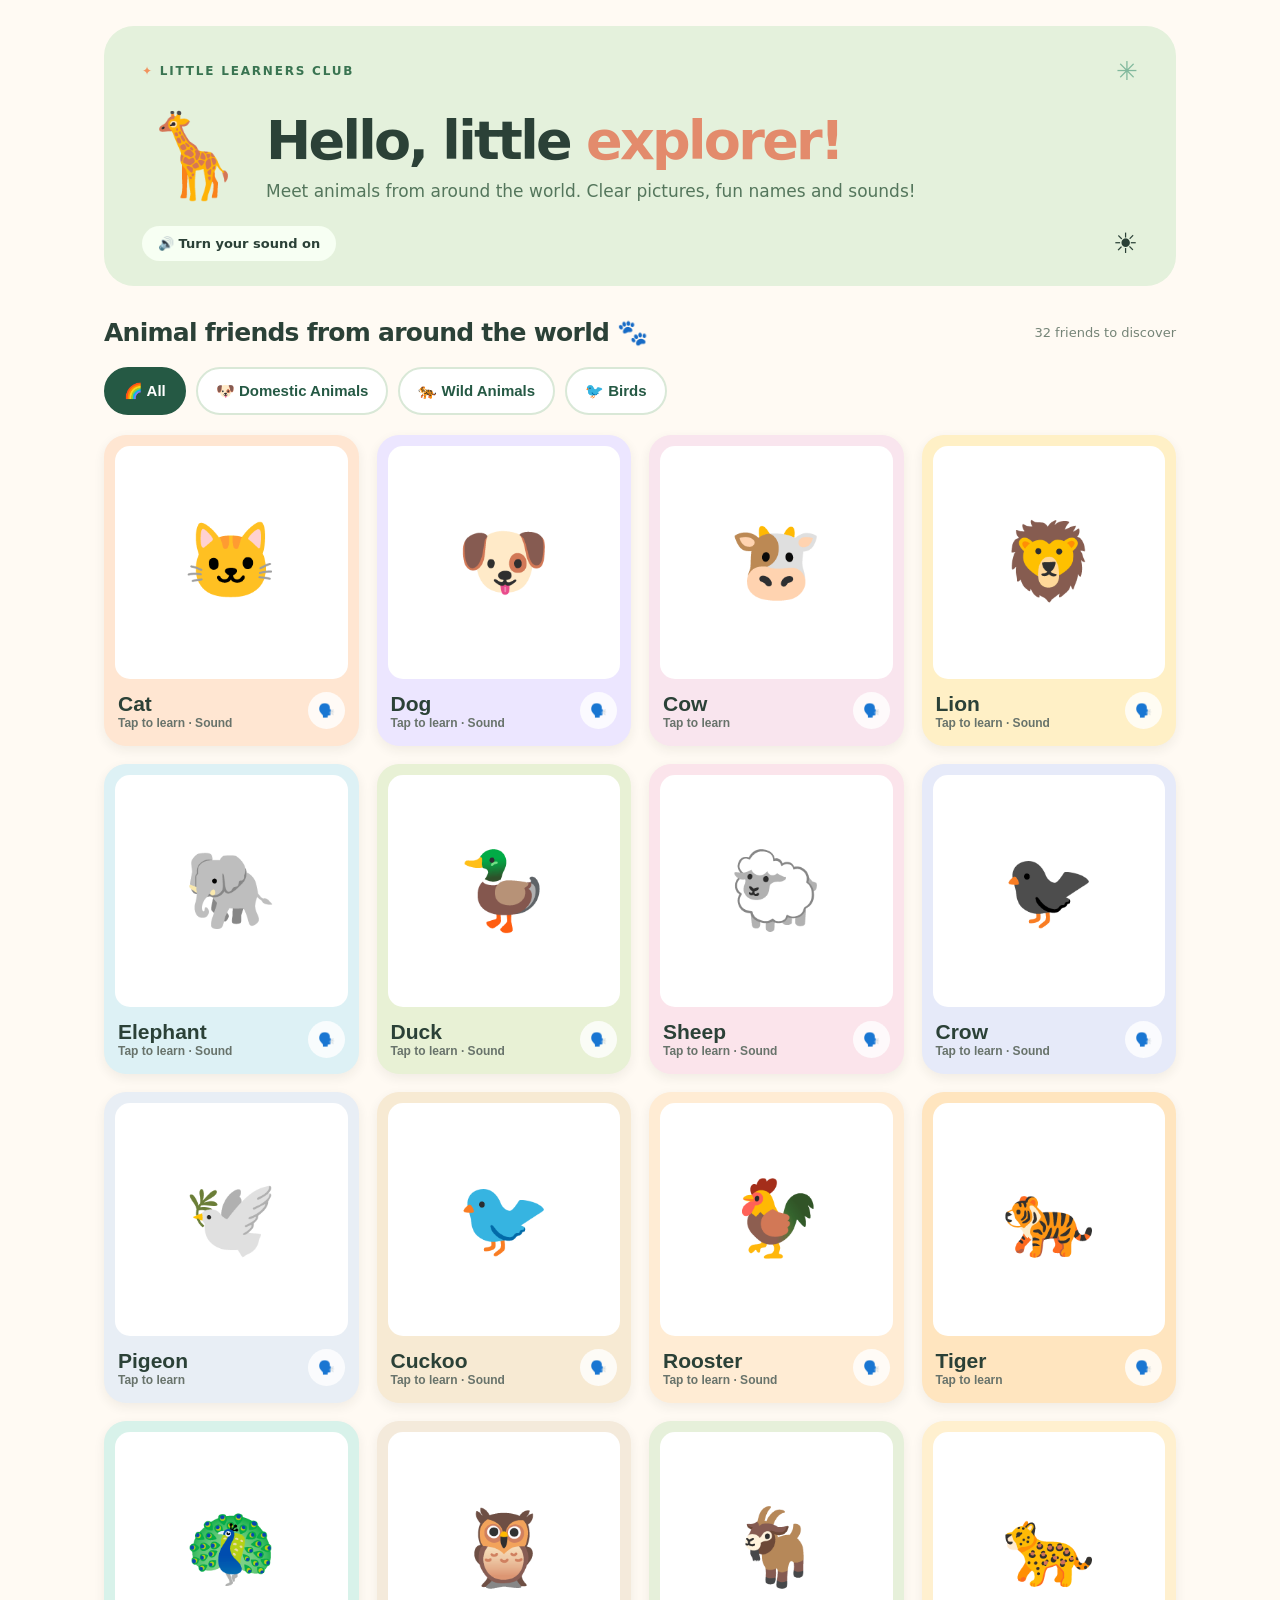
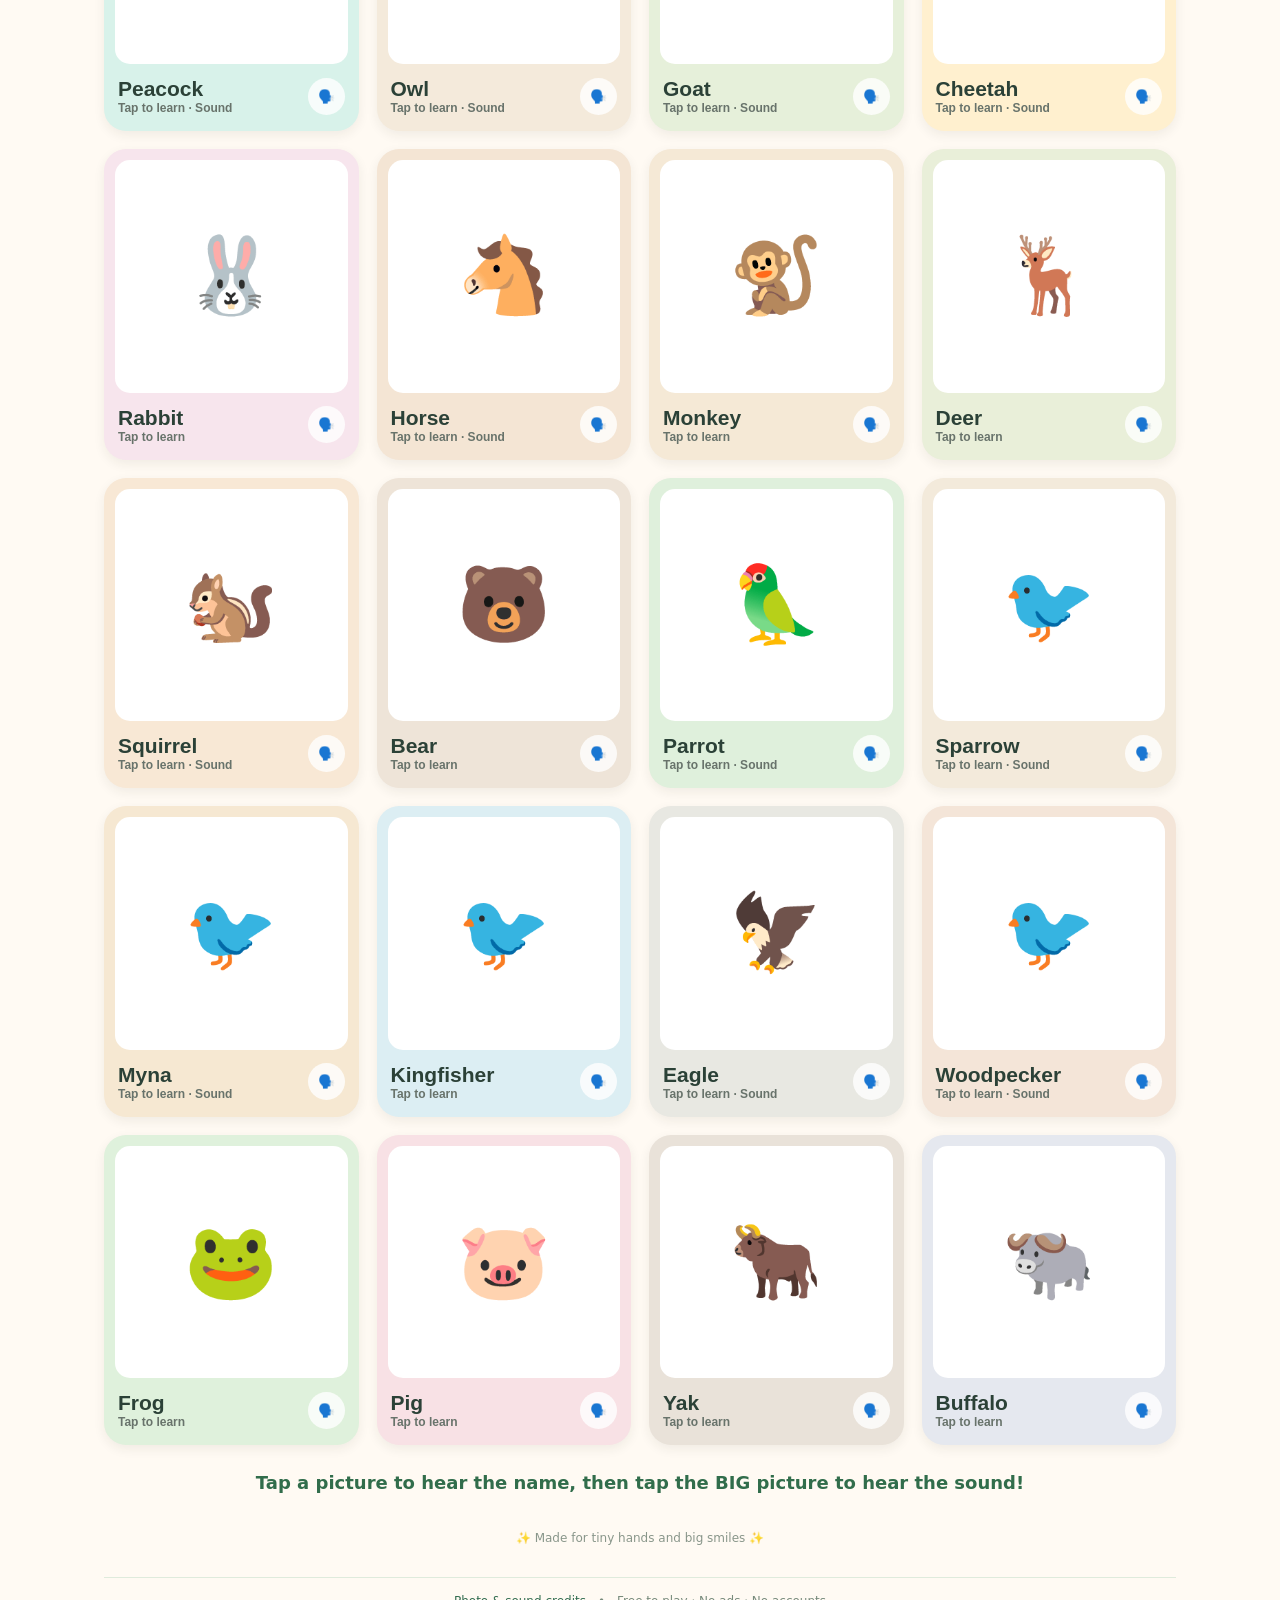
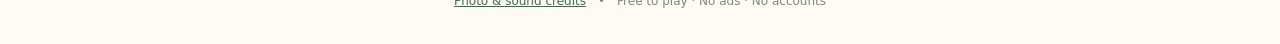
==== index.html @ 98196010 "Force reload corrected JavaScript" ====
<!doctype html>
<html lang="en">
<head>
  <meta charset="utf-8">
  <meta name="viewport" content="width=device-width, initial-scale=1, viewport-fit=cover">
  <meta name="theme-color" content="#FFF7EA">
  <meta name="description" content="A free animal photo and real animal sound game featuring animals from around the world.">
  <title>Little Animal Sounds — Tap & Listen!</title>
  <link rel="icon" href="favicon.svg" type="image/svg+xml">
  <link rel="stylesheet" href="styles.css?v=19">
  <script src="config.js"></script>
  <script defer src="app.js?v=34"></script>
</head>
<body>
  <div class="page-shell">
    <header class="hero">
      <div class="topline"><span class="eyebrow"><span class="sparkle">✦</span> LITTLE LEARNERS CLUB</span><span class="top-star">✳</span></div>
      <div class="hero-copy"><div class="headline-wrap"><span aria-hidden="true" class="giraffe">🦒</span><div><h1>Hello, little <em>explorer!</em></h1><p>Tap for name, then sound. Swipe or use arrows to change animals.</p></div></div></div>
      <div class="hero-bottom"><div class="chip"><span aria-hidden="true">🔊</span> Turn your sound on</div><span class="sun" aria-hidden="true">☀️</span></div>
    </header>
    <main>
      <div class="section-heading"><h2>Animal friends from around the world <span aria-hidden="true">🐾</span></h2><span class="count">32 friends to discover</span></div>
      <div class="category-tabs" id="category-tabs" aria-label="Choose an animal category"></div>
      <div class="animal-grid" id="animals" aria-label="Animal sound buttons"></div>
      <div class="status" id="status" role="status" aria-live="polite" aria-atomic="true">Tap a picture for the name, then tap the big picture for the sound!</div>
      <div class="footer-note"><span aria-hidden="true">✨</span> Made for tiny hands and big smiles <span aria-hidden="true">✨</span></div>
    </main>
    <footer><a href="credits.html">Photo & sound credits</a><span>•</span><span>Free to play · No ads · No accounts</span></footer>
  </div>
  <audio id="sound-player" preload="none" playsinline></audio>
</body>
</html>
---- styles.css ----
:root{--ink:#2b4137;--muted:#758477;--bg:#fffaf3}*{box-sizing:border-box}body{margin:0;font-family:system-ui,-apple-system,Segoe UI,sans-serif;color:var(--ink);background:var(--bg)}.page-shell{max-width:1120px;padding:26px 24px 36px;margin:auto}.hero{padding:30px 38px 22px;border-radius:30px;background:#e4f1dc;min-height:260px}.topline,.hero-bottom{display:flex;align-items:center;justify-content:space-between}.eyebrow{font-size:12px;letter-spacing:.15em;font-weight:800;color:#397451}.sparkle{color:#f1935e}.top-star{font-size:26px;color:#81b99d}.hero-copy{padding:22px 0}.headline-wrap{display:flex;gap:22px;align-items:center}.giraffe{font-size:82px}h1{font-size:clamp(34px,5vw,54px);line-height:1.12;letter-spacing:-.05em;margin:0;font-weight:900}h1 em{font-style:normal;color:#e38b6c}.hero p{font-size:17px;color:#54765c;margin:10px 0 0}.chip{background:#f7fff3;border-radius:22px;padding:10px 16px;font-size:13px;font-weight:700}.sun{font-size:28px}.section-heading{display:flex;gap:10px;justify-content:space-between;align-items:center;margin:32px 0 20px}h2{font-size:25px;letter-spacing:-.03em;margin:0}.count{font-size:13px;color:var(--muted)}.animal-grid{display:grid;grid-template-columns:repeat(4,minmax(0,1fr));gap:18px}.animal{min-width:0;border:0;text-align:left;background:var(--card);border-radius:22px;padding:11px 11px 16px;color:var(--ink);cursor:pointer;box-shadow:0 4px 12px #252c1e12;transition:transform .15s}.animal:hover{transform:translateY(-3px)}.animal:active{transform:scale(.97)}.animal:focus-visible{outline:4px solid #2d7652;outline-offset:3px}.photo{position:relative;aspect-ratio:1.1;border-radius:15px;overflow:hidden;display:grid;place-items:center;background:#ffffff8a}.photo img{position:absolute;width:100%;height:100%;inset:0;object-fit:cover}.fallback{font-size:75px}.animal-info{padding:13px 3px 0;display:flex;align-items:center;justify-content:space-between;gap:4px}.animal-name{font-size:21px;display:block}.animal-noise{font-size:12px;color:#68736b;font-weight:600;display:block}.play{width:37px;height:37px;border-radius:50%;background:#fffc;display:grid;place-items:center;color:#296046;flex-shrink:0}.animal.playing .play{background:#296046;color:white}.status{text-align:center;min-height:32px;margin:27px 0;font-size:18px;font-weight:800;color:#316d4b}.footer-note{text-align:center;color:#89968a;font-size:12px;margin:24px 0 32px}footer{border-top:1px solid #dfebdc;padding-top:16px;display:flex;justify-content:center;gap:12px;flex-wrap:wrap;font-size:12px;color:#788b7c}a{color:#346e51}@media(max-width:800px){.animal-grid{grid-template-columns:repeat(3,minmax(0,1fr))}}@media(max-width:570px){.page-shell{padding:14px}.hero{padding:22px;border-radius:22px;min-height:220px}.giraffe{font-size:56px}.headline-wrap{gap:14px}.hero p{font-size:14px}.eyebrow{font-size:10px}.animal-grid{grid-template-columns:repeat(2,minmax(0,1fr));gap:12px}.animal{border-radius:17px;padding:9px}.animal-name{font-size:18px}.fallback{font-size:64px}.section-heading h2{font-size:20px}.count{font-size:11px}}
/* Enlarged tap-to-learn picture */
.animal-lightbox[hidden]{display:none!important}.animal-lightbox{position:fixed;inset:0;z-index:9999;background:rgba(27,40,31,.83);padding:16px;display:flex;align-items:center;justify-content:center}.modal-open{overflow:hidden}.lightbox-panel{position:relative;background:#fffaf2;border-radius:28px;padding:24px;max-height:94dvh;width:min(600px,100%);text-align:center;overflow:auto;box-shadow:0 18px 60px #172c23a0}.lightbox-close{position:absolute;right:12px;top:12px;z-index:1;border:0;border-radius:50%;font-size:23px;background:white;width:43px;height:43px;cursor:pointer}.large-animal{border:0;border-radius:20px;width:100%;height:min(56dvh,470px);overflow:hidden;background:#e5f1da;display:grid;place-items:center;position:relative;cursor:pointer}.big-emoji{font-size:clamp(90px,24vw,170px)}.large-photo{position:absolute;width:100%;height:100%;object-fit:contain;background:#e5f1da;inset:0}.large-photo[hidden]{display:none}.large-label{font-size:clamp(30px,6vw,48px);font-weight:900;margin-top:12px}.lightbox-instruction{font-size:18px;font-weight:800;color:#245b4b;margin:8px}.large-animal:focus-visible,.lightbox-close:focus-visible{outline:4px solid #ef8e69;outline-offset:3px}@media(max-width:570px){.lightbox-panel{padding:12px}.large-animal{height:min(57dvh,420px)}.animal-grid{gap:16px}.animal:hover{transform:none}}
/* Clear, whole-animal photos and swipe/arrow navigation for little learners */
.photo{background:#fff;aspect-ratio:1.05}
.photo img{object-fit:contain;object-position:center;background:#fff}
.large-photo{object-fit:contain;background:#fff}
.swap-navigation{display:flex;align-items:center;justify-content:space-between;gap:12px;margin:16px 0 3px}
.swap-navigation button{appearance:none;cursor:pointer;border:0;border-radius:18px;background:#245b4b;color:#fff;padding:15px 18px;font-size:17px;font-weight:800;min-height:55px;min-width:120px;touch-action:manipulation}
.swap-navigation button:active{transform:scale(.96)}
.swap-navigation button:focus-visible{outline:4px solid #f29b62;outline-offset:3px}
.swap-count{font-size:15px;color:#587165;font-weight:800;white-space:nowrap}
.large-animal{touch-action:pan-y}
@media(max-width:570px){.swap-navigation{gap:6px}.swap-navigation button{font-size:15px;padding:13px 10px;min-width:108px}}

/* Uniform centered square photographs with a solid white background */
.photo {
  width: 100%;
  height: auto;
  aspect-ratio: 1 / 1;
  position: relative;
  overflow: hidden;
  display: grid;
  place-items: center;
  background: #ffffff;
}
.photo img {
  position: absolute;
  inset: 0;
  display: block;
  width: 100%;
  height: 100%;
  object-fit: contain;
  object-position: center center;
  background: #ffffff;
}
.large-animal {
  box-sizing: border-box;
  width: min(100%, 48dvh, 470px);
  height: auto;
  max-height: none;
  aspect-ratio: 1 / 1;
  position: relative;
  margin: 0 auto;
  display: grid;
  place-items: center;
  background: #ffffff;
  overflow: hidden;
}
.large-photo {
  position: absolute;
  inset: 0;
  width: 100%;
  height: 100%;
  object-fit: contain;
  object-position: center center;
  background: #ffffff;
}
.photo img[hidden], .large-photo[hidden] {
  display: none;
}

/* Large toddler-friendly category filters */
.category-tabs{display:flex;flex-wrap:wrap;gap:10px;margin:0 0 20px}
.category-tab{border:2px solid #d9e8d7;border-radius:999px;background:#fff;color:#255944;padding:12px 18px;font-size:15px;font-weight:800;cursor:pointer;min-height:48px}
.category-tab.active{background:#255944;color:#fff;border-color:#255944}
.category-tab:focus-visible{outline:3px solid #f29b62;outline-offset:3px}
.animal[hidden]{display:none!important}
.picture-choices{display:flex;justify-content:center;gap:12px;margin:14px 0 6px}
.picture-choices button{display:flex;align-items:center;gap:9px;min-height:58px;padding:6px 12px 6px 6px;border:3px solid #d9e8d7;border-radius:16px;background:#fff;color:#255944;font:800 15px system-ui;cursor:pointer}
.picture-choices button[aria-pressed="true"]{border-color:#255944;background:#e5f1da}
.picture-choices button:focus-visible{outline:4px solid #ef8e69;outline-offset:3px}
.picture-choices img{width:50px;height:46px;object-fit:contain;border-radius:9px;background:#fff}
.picture-note{font-size:14px;color:#587165;margin:8px 0;min-height:1em}
.swap-navigation button{min-width:0;flex:1}
@media(max-height:700px){.large-animal{width:min(100%,37dvh,470px)}.lightbox-panel{padding:18px}.large-label{font-size:30px;margin-top:6px}.picture-choices{margin:9px 0 4px}.lightbox-instruction{font-size:16px}}
@media(max-width:570px){.category-tabs{gap:8px}.category-tab{font-size:13px;padding:10px 12px;flex:1 1 auto}}


/* Compact expandable photo-source disclosure */
.photo-source{margin:8px auto 4px;max-width:420px;text-align:left}
.source-toggle{appearance:none;border:1px solid #d8e5d6;border-radius:999px;background:#fff;color:#426b55;padding:6px 11px;font:700 12px system-ui;cursor:pointer;min-height:30px}
.source-toggle[hidden]{display:none!important}
.source-toggle:focus-visible{outline:3px solid #ef8e69;outline-offset:2px}
.source-details{margin:7px 0 0;padding:9px 12px;border:1px solid #e0e9dc;border-radius:12px;background:#f5f8ef;color:#536b5a;font-size:12px;line-height:1.5}
.source-details[hidden]{display:none!important}
.source-details p{margin:2px 0}
.source-details a{display:inline-block;margin-top:4px;font-weight:800}
\n.animal.photo-loaded .fallback{display:none!important}.big-emoji[hidden]{display:none!important}
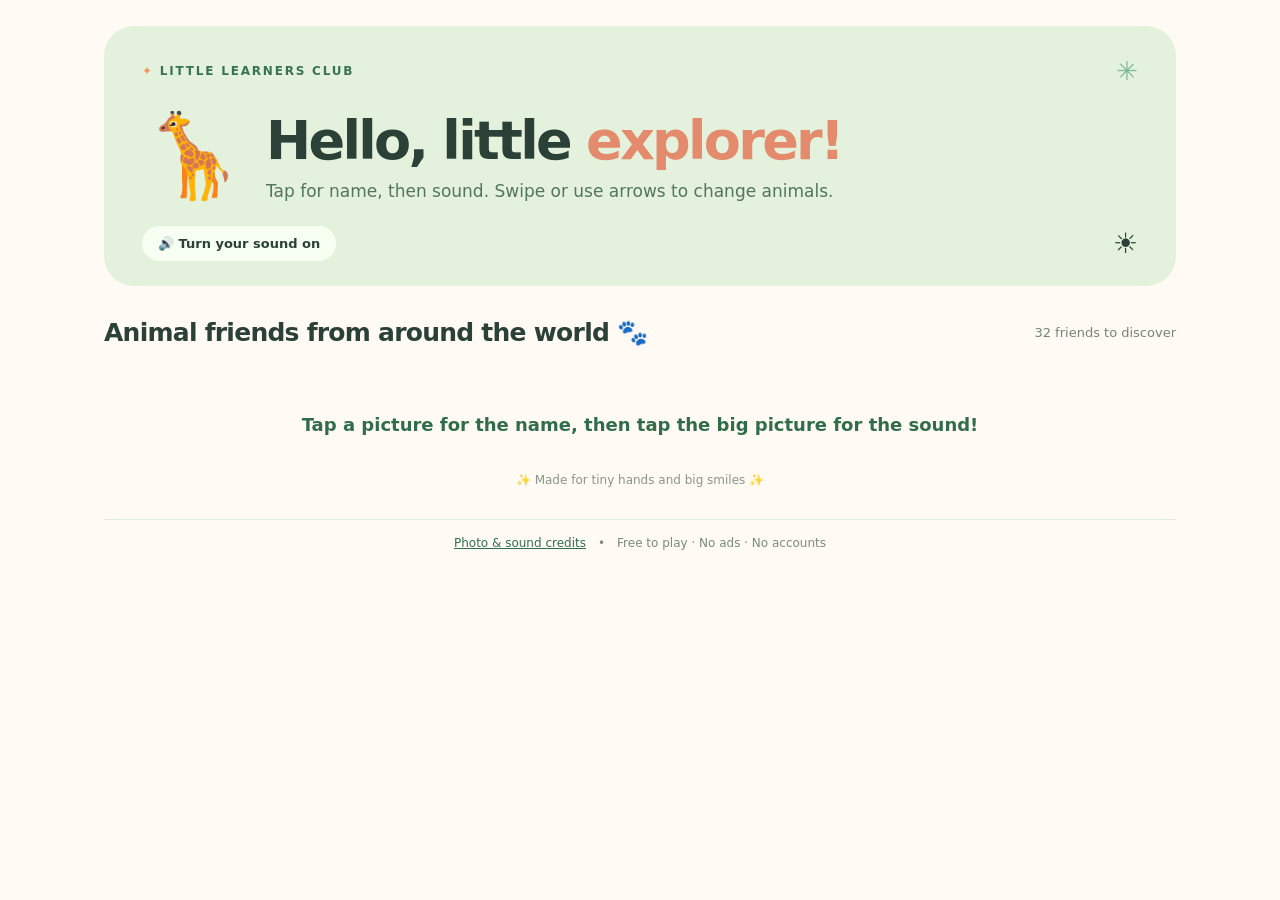
==== commit 721c396e: "Refresh animal photo gallery cache" ====
--- a/index.html
+++ b/index.html
@@ -9,7 +9,7 @@
   <link rel="icon" href="favicon.svg" type="image/svg+xml">
   <link rel="stylesheet" href="styles.css?v=19">
   <script src="config.js"></script>
-  <script defer src="app.js?v=34"></script>
+  <script defer src="app.js?v=38"></script>
 </head>
 <body>
   <div class="page-shell">
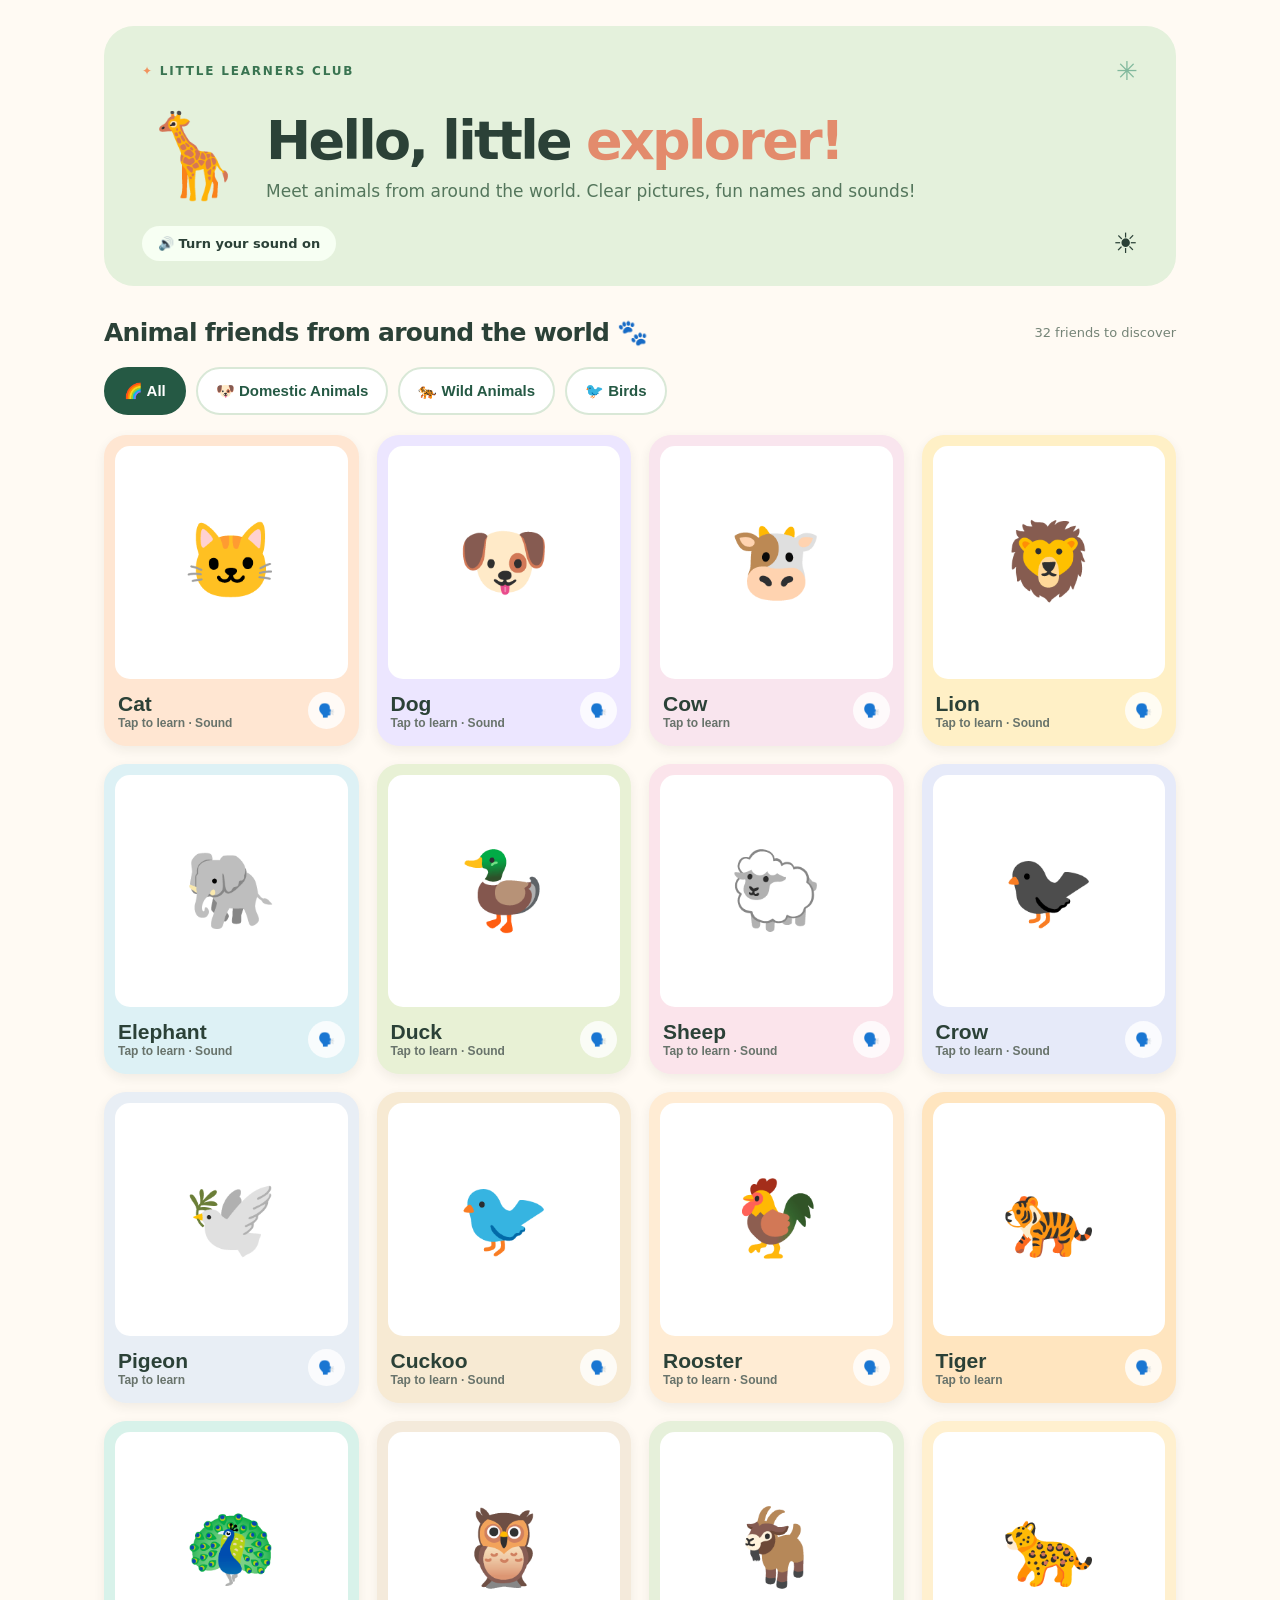
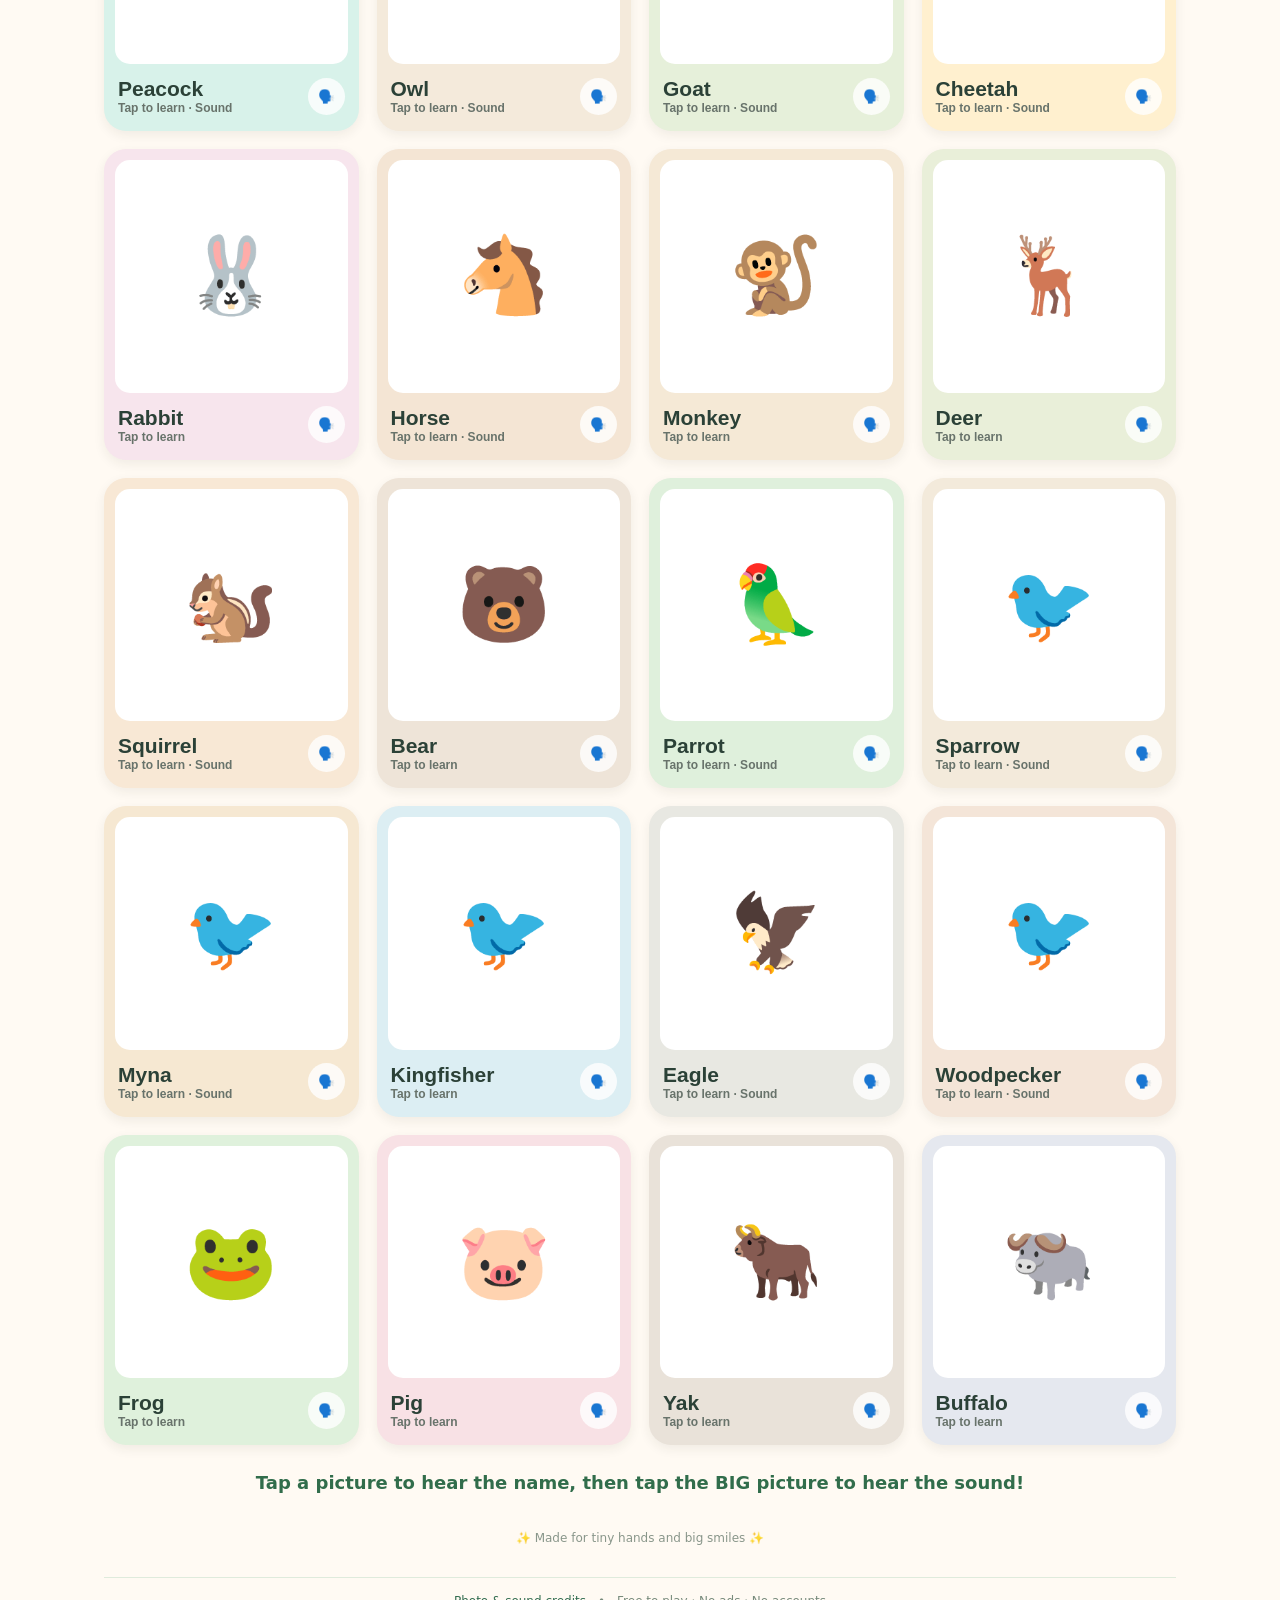
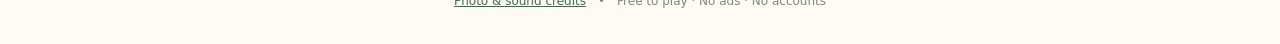
==== commit e29183f7: "Bust cached script after fixing photo mappings" ====
--- a/index.html
+++ b/index.html
@@ -9,7 +9,7 @@
   <link rel="icon" href="favicon.svg" type="image/svg+xml">
   <link rel="stylesheet" href="styles.css?v=19">
   <script src="config.js"></script>
-  <script defer src="app.js?v=38"></script>
+  <script defer src="app.js?v=39"></script>
 </head>
 <body>
   <div class="page-shell">
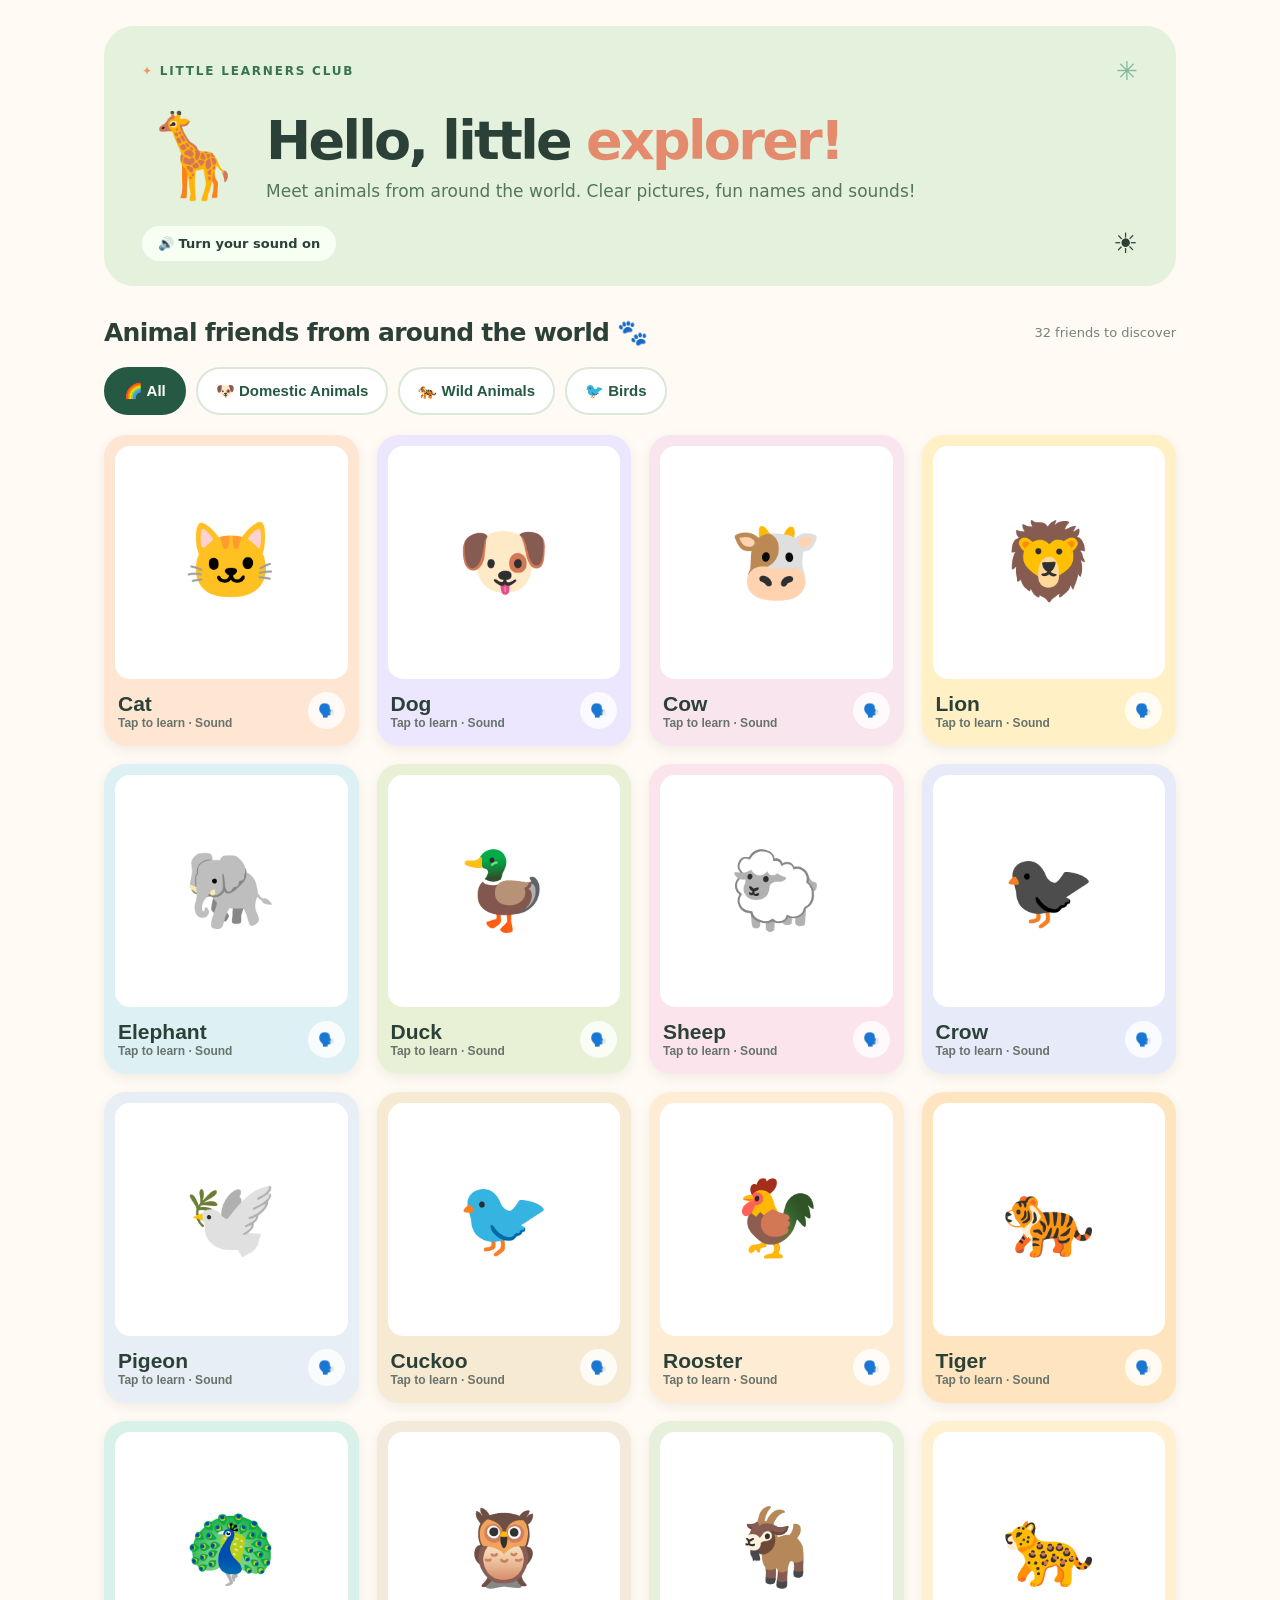
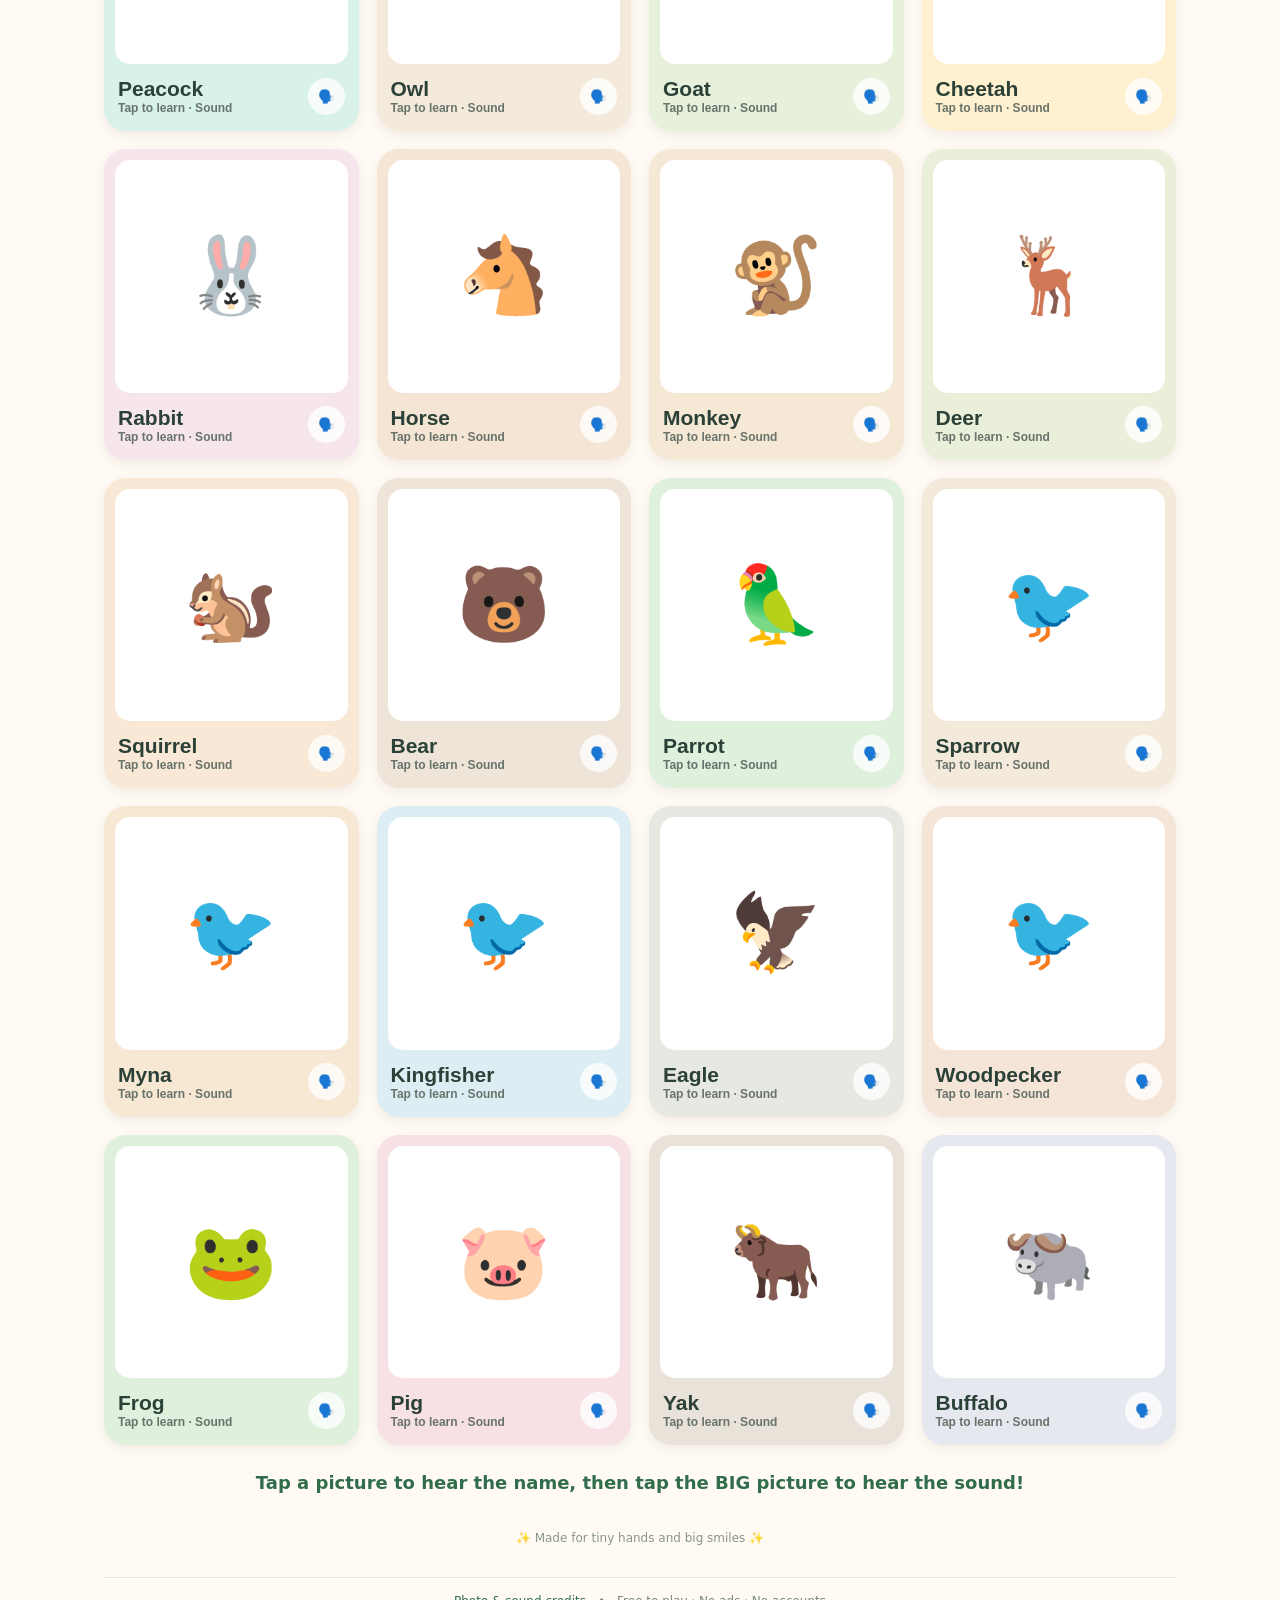
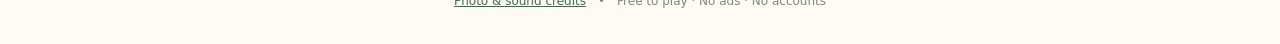
==== commit 4a0b863d: "Refresh app and responsive style assets" ====
--- a/index.html
+++ b/index.html
@@ -7,9 +7,9 @@
   <meta name="description" content="A free animal photo and real animal sound game featuring animals from around the world.">
   <title>Little Animal Sounds — Tap & Listen!</title>
   <link rel="icon" href="favicon.svg" type="image/svg+xml">
-  <link rel="stylesheet" href="styles.css?v=19">
+  <link rel="stylesheet" href="styles.css?v=20">
   <script src="config.js"></script>
-  <script defer src="app.js?v=39"></script>
+  <script defer src="app.js?v=40"></script>
 </head>
 <body>
   <div class="page-shell">
--- a/styles.css
+++ b/styles.css
@@ -86,4 +86,40 @@
 .source-details[hidden]{display:none!important}
 .source-details p{margin:2px 0}
 .source-details a{display:inline-block;margin-top:4px;font-weight:800}
-\n.animal.photo-loaded .fallback{display:none!important}.big-emoji[hidden]{display:none!important}+\n.animal.photo-loaded .fallback{display:none!important}.big-emoji[hidden]{display:none!important}
+
+/* Responsive photo sizing: crisp, consistent cards on phones and tablets */
+.animal-grid{grid-template-columns:repeat(4,minmax(0,1fr));gap:clamp(10px,1.8vw,18px)}
+.photo{aspect-ratio:1/1;min-width:0}
+.photo img{width:100%;height:100%;object-fit:cover;object-position:center}
+@media (min-width:571px) and (max-width:900px){
+  .page-shell{padding:20px}
+  .animal-grid{grid-template-columns:repeat(3,minmax(0,1fr));gap:14px}
+  .photo{aspect-ratio:1/1}
+  .animal{padding:10px;border-radius:18px}
+  .animal-name{font-size:clamp(17px,2.3vw,21px)}
+}
+@media (max-width:570px){
+  .page-shell{padding:12px}
+  .animal-grid{grid-template-columns:repeat(2,minmax(0,1fr));gap:10px}
+  .animal{padding:8px;border-radius:15px}
+  .photo{aspect-ratio:1/1;border-radius:12px}
+  .photo img{object-fit:cover}
+  .animal-info{padding:10px 2px 0}
+  .animal-name{font-size:clamp(15px,4.3vw,18px)}
+  .animal-noise{font-size:11px}
+  .play{width:32px;height:32px}
+}
+@media (max-width:360px){
+  .animal-grid{gap:8px}
+  .animal{padding:7px}
+  .animal-name{font-size:15px}
+  .photo{aspect-ratio:1/1}
+}
+.large-animal{width:min(100%,min(72vw,48dvh,520px));aspect-ratio:1/1;height:auto}
+.large-photo{object-fit:contain;max-width:100%;max-height:100%}
+@media (max-width:570px){
+  .lightbox-panel{width:100%;max-height:96dvh;padding:12px}
+  .large-animal{width:min(100%,78vw,48dvh);aspect-ratio:1/1}
+  .large-photo{object-fit:contain}
+}
